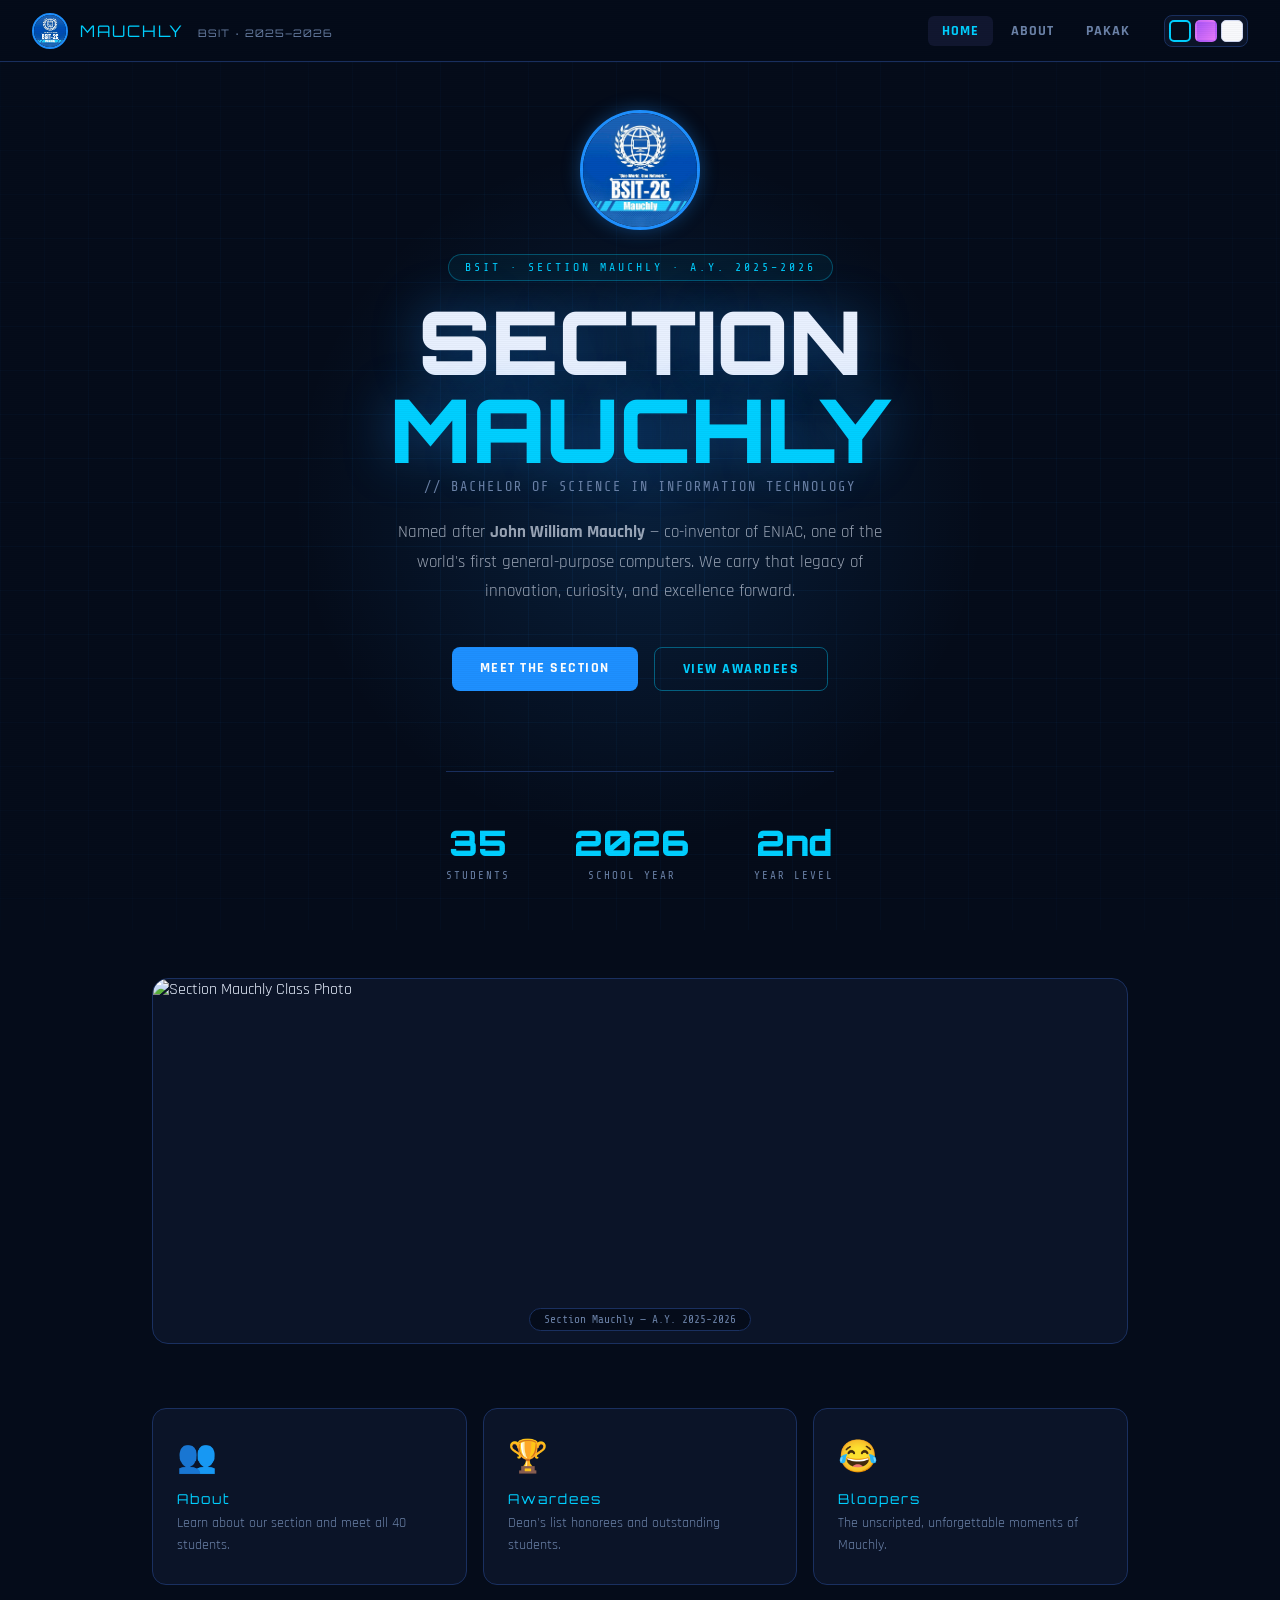
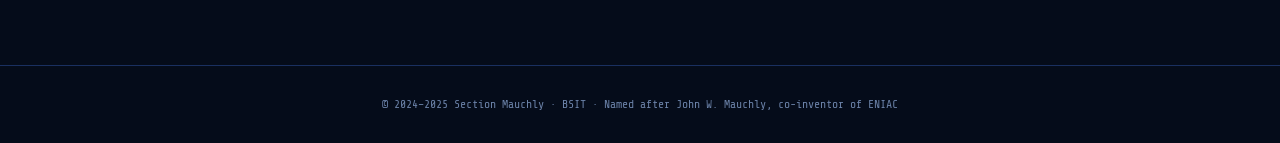
==== index.html @ e481295a "Update index.html" ====
<!DOCTYPE html>
<html lang="en" data-theme="dark">
<head>
<meta charset="UTF-8"/>
<meta name="viewport" content="width=device-width,initial-scale=1.0"/>
<title>Section Mauchly — Home</title>
<link rel="stylesheet" href="style.css"/>
<style>
/* ===== HOME-SPECIFIC STYLES ===== */

.hero {
  min-height: calc(100vh - 62px);
  display: flex; flex-direction:column;
  align-items:center; justify-content:center;
  text-align:center; padding:3rem 2rem;
  position:relative; overflow:hidden;
}

/* Animated grid background */
.hero-grid {
  position:absolute; inset:0;
  background-image:
    linear-gradient(var(--hero-grid) 1px, transparent 1px),
    linear-gradient(90deg, var(--hero-grid) 1px, transparent 1px);
  background-size: 44px 44px;
  mask-image: radial-gradient(ellipse 85% 85% at 50% 50%, black, transparent);
  animation: gridPulse 6s ease-in-out infinite;
}
@keyframes gridPulse {
  0%,100% { opacity:0.7; } 50% { opacity:1; }
}

/* Glow orb */
.hero-glow {
  position:absolute; width:700px; height:700px; border-radius:50%;
  background:radial-gradient(circle,
    color-mix(in srgb,var(--accent) 15%,transparent) 0%,
    transparent 70%);
  top:50%; left:50%; transform:translate(-50%,-50%);
  pointer-events:none; animation:orbPulse 5s ease-in-out infinite;
}
@keyframes orbPulse {
  0%,100% { transform:translate(-50%,-50%) scale(1); }
  50%      { transform:translate(-50%,-50%) scale(1.08); }
}

.hero-content { position:relative; z-index:1; }

/* Section photo / logo area */
.hero-logo {
  width:120px; height:120px; border-radius:50%;
  border:3px solid var(--accent); margin:0 auto 1.5rem;
  display:flex; align-items:center; justify-content:center;
  background:var(--card);
  box-shadow: var(--glow);
  overflow:hidden; position:relative;
}
.hero-logo img { width:100%; height:100%; object-fit:cover; display:block; }
.hero-logo .placeholder-text {
  font-family:'Orbitron',monospace; font-size:0.6rem;
  color:var(--text-muted); text-align:center; padding:8px;
  line-height:1.4;
}

.hero-tag {
  font-family:'Share Tech Mono',monospace;
  font-size:0.72rem; color:var(--accent2);
  letter-spacing:3px; text-transform:uppercase;
  margin-bottom:1rem; padding:6px 16px;
  border:1px solid var(--tag-border);
  border-radius:20px; display:inline-block;
  background:var(--tag-bg);
}

.hero-title {
  font-family:'Orbitron',monospace;
  font-size:clamp(2.8rem,9vw,5.5rem);
  font-weight:900; color:var(--text); line-height:1;
  margin-bottom:0.4rem;
  text-shadow: 0 0 50px color-mix(in srgb,var(--accent) 40%,transparent);
}
.hero-title .accent { color:var(--accent2); }

.hero-subtitle {
  font-family:'Share Tech Mono',monospace;
  font-size:0.85rem; color:var(--text-muted);
  letter-spacing:2px; margin-bottom:1.5rem;
}

.hero-desc {
  max-width:520px; margin:0 auto 2.5rem;
  font-size:1.05rem;
  color:color-mix(in srgb,var(--text) 65%,transparent);
  line-height:1.75;
}

.hero-btns {
  display:flex; gap:1rem; justify-content:center; flex-wrap:wrap;
}

/* Stats bar */
.hero-stats {
  display:flex; gap:4rem; justify-content:center;
  margin-top:5rem; padding-top:3rem;
  border-top:1px solid var(--border);
  position:relative; z-index:1; flex-wrap:wrap;
}
.stat-item { text-align:center; }
.stat-num {
  font-family:'Orbitron',monospace;
  font-size:2.2rem; color:var(--accent2); font-weight:900;
}
.stat-label {
  font-family:'Share Tech Mono',monospace;
  font-size:0.68rem; color:var(--text-muted);
  letter-spacing:2px; text-transform:uppercase; margin-top:4px;
}

/* Section photo strip */
.section-photo {
  width:100%; max-width:1040px; margin:0 auto;
  padding:3rem 2rem;
}
.section-photo-frame {
  width:100%; border-radius:16px; overflow:hidden;
  border:1px solid var(--border);
  background:var(--card);
  aspect-ratio:16/6;
  display:flex; align-items:center; justify-content:center;
  position:relative;
}
.section-photo-frame img {
  width:100%; height:100%; object-fit:cover; display:block;
}
.photo-placeholder {
  display:flex; flex-direction:column; align-items:center;
  gap:0.75rem; color:var(--text-muted);
}
.photo-placeholder .icon {
  font-size:3rem; opacity:0.4;
}
.photo-placeholder p {
  font-family:'Share Tech Mono',monospace;
  font-size:0.8rem; letter-spacing:2px; opacity:0.5;
}
.photo-label {
  position:absolute; bottom:12px; left:50%; transform:translateX(-50%);
  font-family:'Share Tech Mono',monospace; font-size:0.7rem;
  color:var(--text-muted); background:var(--bg);
  padding:4px 14px; border-radius:20px; border:1px solid var(--border);
}

/* Quick nav cards */
.quick-nav {
  max-width:1040px; margin:0 auto;
  padding:1rem 2rem 5rem;
  display:grid; grid-template-columns:repeat(auto-fit,minmax(220px,1fr));
  gap:1rem;
}
.qcard {
  background:var(--card); border:1px solid var(--border);
  border-radius:14px; padding:1.75rem 1.5rem;
  text-decoration:none; color:var(--text);
  transition:all 0.25s; display:block; position:relative; overflow:hidden;
}
.qcard::after {
  content:''; position:absolute; inset:0;
  background:linear-gradient(135deg,
    color-mix(in srgb,var(--accent) 8%,transparent), transparent);
  opacity:0; transition:opacity 0.25s;
}
.qcard:hover { border-color:var(--accent); transform:translateY(-3px); }
.qcard:hover::after { opacity:1; }
.qcard-icon { font-size:2rem; margin-bottom:0.75rem; }
.qcard-title {
  font-family:'Orbitron',monospace; font-size:0.85rem;
  color:var(--accent2); letter-spacing:2px; margin-bottom:0.4rem;
}
.qcard-desc {
  font-size:0.9rem; color:var(--text-muted); line-height:1.5;
}
</style>
</head>
<body>

<!-- NAV -->
<nav>
  <div class="nav-logo">
    <div class="nav-logo-img" id="nav-logo-wrap">
      <img src="logo.jpg" alt="Mauchly Logo"/>
    </div>
    <div class="nav-brand">MAUCHLY <span>BSIT · 2025–2026</span></div>
  </div>
  <div class="nav-right">
    <div class="nav-links">
      <a href="ndex.html" class="active">Home</a>
      <a href="bout.html">About</a>
      
      <a href="loopers.html">pakak</a>
    </div>
    <div class="theme-switcher">
      <button class="theme-btn t-dark"   data-theme="dark"   title="Dark theme"></button>
      <button class="theme-btn t-purple" data-theme="purple" title="Purple theme"></button>
      <button class="theme-btn t-white"  data-theme="white"  title="White theme"></button>
    </div>
  </div>
</nav>

<!-- HERO -->
<section class="hero">
  <div class="hero-grid"></div>
  <div class="hero-glow"></div>
  <div class="hero-content fade-up">

    <div class="hero-logo">
      <img src="logo.jpg" alt="Mauchly Logo"/>
    </div>

    <div class="hero-tag">BSIT · Section Mauchly · A.Y. 2025–2026</div>
    <div class="hero-title">SECTION<br><span class="accent">MAUCHLY</span></div>
    <div class="hero-subtitle">// BACHELOR OF SCIENCE IN INFORMATION TECHNOLOGY</div>
    <p class="hero-desc">
      Named after <strong>John William Mauchly</strong> — co-inventor of ENIAC,
      one of the world's first general-purpose computers. We carry that legacy of
      innovation, curiosity, and excellence forward.
    </p>
    <div class="hero-btns">
      <a href="about.html" class="btn-primary">Meet the Section</a>
      <a href="awardees.html" class="btn-outline">View Awardees</a>
    </div>
  </div>

  <div class="hero-stats fade-up">
    <div class="stat-item">
      <div class="stat-num">35</div>
      <div class="stat-label">Students</div>
    </div>
    <div class="stat-item">
      <div class="stat-num">2026</div>
      <div class="stat-label">School Year</div>
    </div>
    <div class="stat-item">
      <div class="stat-num">2nd</div>
      <div class="stat-label">Year Level</div>
    </div>
  </div>
</section>

<!-- SECTION CLASS PHOTO -->
<div class="section-photo">
  <div class="section-photo-frame">
    <img src="1.jpg" alt="Section Mauchly Class Photo"/>
    <div class="photo-label">Section Mauchly — A.Y. 2025-2026</div>
  </div>
</div>


<!-- QUICK NAV CARDS -->
<div class="quick-nav">
  <a href="about.html" class="qcard">
    <div class="qcard-icon">👥</div>
    <div class="qcard-title">About </div>
    <div class="qcard-desc">Learn about our section and meet all 40 students.</div>
  </a>
  <a href="awardees.html" class="qcard">
    <div class="qcard-icon">🏆</div>
    <div class="qcard-title">Awardees</div>
    <div class="qcard-desc">Dean's list honorees and outstanding students.</div>
  </a>
  <a href="bloopers.html" class="qcard">
    <div class="qcard-icon">😂</div>
    <div class="qcard-title">Bloopers</div>
    <div class="qcard-desc">The unscripted, unforgettable moments of Mauchly.</div>
  </a>
</div>

<footer>
  © 2024–2025 Section Mauchly · BSIT · Named after John W. Mauchly, co-inventor of ENIAC
</footer>

<script src="theme.js"></script>
</body>
</html>
---- style.css ----
/* ===========================
   MAUCHLY SECTION — SHARED CSS
   Themes: dark | purple | white
=========================== */

@import url('https://fonts.googleapis.com/css2?family=Orbitron:wght@700;900&family=Rajdhani:wght@400;500;600;700&family=Share+Tech+Mono&display=swap');

/* ---- THEME VARIABLES ---- */
[data-theme="dark"] {
  --bg:        #050c1a;
  --bg2:       #080f20;
  --bg3:       #0b1530;
  --card:      #0b1428;
  --card2:     #0e1a35;
  --border:    #1a3060;
  --accent:    #1e90ff;
  --accent2:   #00cfff;
  --text:      #e8f0fe;
  --text-muted:#6b82a8;
  --nav-bg:    rgba(5,12,26,0.92);
  --hero-grid: rgba(30,144,255,0.07);
  --glow:      0 0 18px rgba(30,144,255,0.35);
  --tag-bg:    rgba(0,207,255,0.05);
  --tag-border:rgba(0,207,255,0.3);
}

[data-theme="purple"] {
  --bg:        #0d0718;
  --bg2:       #110b20;
  --bg3:       #160e28;
  --card:      #130a22;
  --card2:     #1a1030;
  --border:    #3a1e6a;
  --accent:    #a855f7;
  --accent2:   #e879f9;
  --text:      #f3e8ff;
  --text-muted:#9d7ec4;
  --nav-bg:    rgba(13,7,24,0.92);
  --hero-grid: rgba(168,85,247,0.08);
  --glow:      0 0 18px rgba(168,85,247,0.4);
  --tag-bg:    rgba(232,121,249,0.05);
  --tag-border:rgba(232,121,249,0.3);
}

[data-theme="white"] {
  --bg:        #f8f9fc;
  --bg2:       #ffffff;
  --bg3:       #eef1f8;
  --card:      #ffffff;
  --card2:     #f1f4fb;
  --border:    #d0d8f0;
  --accent:    #2563eb;
  --accent2:   #7c3aed;
  --text:      #111827;
  --text-muted:#6b7280;
  --nav-bg:    rgba(248,249,252,0.95);
  --hero-grid: rgba(37,99,235,0.06);
  --glow:      0 4px 20px rgba(37,99,235,0.15);
  --tag-bg:    rgba(37,99,235,0.06);
  --tag-border:rgba(37,99,235,0.25);
}

/* ---- RESET ---- */
*, *::before, *::after { margin:0; padding:0; box-sizing:border-box; }
html { scroll-behavior:smooth; }
body {
  background: var(--bg);
  color: var(--text);
  font-family: 'Rajdhani', sans-serif;
  min-height: 100vh;
  overflow-x: hidden;
  transition: background 0.4s, color 0.4s;
}

/* ---- SCANLINE (dark/purple only) ---- */
[data-theme="dark"] body::after,
[data-theme="purple"] body::after {
  content:'';
  position:fixed; inset:0;
  pointer-events:none; z-index:9999;
  background: repeating-linear-gradient(
    0deg,
    rgba(0,0,0,0.025) 0px,
    rgba(0,0,0,0.025) 1px,
    transparent 1px,
    transparent 2px
  );
}

/* ---- NAV ---- */
nav {
  position: sticky; top:0; z-index:100;
  background: var(--nav-bg);
  backdrop-filter: blur(14px);
  border-bottom: 1px solid var(--border);
  display: flex; align-items:center; justify-content:space-between;
  padding: 0 2rem; height:62px;
  transition: background 0.4s, border-color 0.4s;
}
.nav-logo {
  display:flex; align-items:center; gap:12px;
}
.nav-logo-img {
  width:36px; height:36px; border-radius:50%;
  object-fit:cover; border:2px solid var(--accent);
  display:flex; align-items:center; justify-content:center;
  background:var(--card); font-family:'Orbitron',monospace;
  font-size:0.65rem; font-weight:900; color:var(--accent);
  overflow:hidden;
}
.nav-logo-img img { width:100%; height:100%; object-fit:cover; display:block; }
.nav-brand {
  font-family:'Orbitron',monospace;
  font-size:1rem; color:var(--accent2);
  letter-spacing:2px;
}
.nav-brand span {
  color:var(--text-muted); font-size:0.65rem;
  margin-left:8px; letter-spacing:1px;
}
.nav-right { display:flex; align-items:center; gap:0.5rem; }
.nav-links { display:flex; gap:0.25rem; }
.nav-links a {
  text-decoration:none;
  font-family:'Rajdhani',sans-serif;
  font-size:0.85rem; font-weight:700;
  color:var(--text-muted); padding:6px 14px;
  border-radius:6px; letter-spacing:1px;
  text-transform:uppercase; transition:all 0.2s;
}
.nav-links a:hover,
.nav-links a.active {
  color:var(--accent2);
  background:rgba(128,128,255,0.1);
}

/* Theme switcher */
.theme-switcher {
  display:flex; gap:4px; margin-left:12px;
  background:var(--card); border:1px solid var(--border);
  border-radius:8px; padding:4px;
}
.theme-btn {
  width:22px; height:22px; border-radius:5px;
  border:2px solid transparent; cursor:pointer;
  transition:border-color 0.2s; padding:0;
}
.theme-btn.t-dark  { background:#050c1a; }
.theme-btn.t-purple{ background:linear-gradient(135deg,#a855f7,#e879f9); }
.theme-btn.t-white { background:#f8f9fc; border:1px solid #d0d8f0; }
.theme-btn.active  { border-color:var(--accent2); }

/* ---- FOOTER ---- */
footer {
  text-align:center; padding:2rem;
  border-top:1px solid var(--border);
  font-family:'Share Tech Mono',monospace;
  font-size:0.72rem; color:var(--text-muted);
}

/* ---- PAGE HEADER ---- */
.page-header {
  padding:4rem 2rem 2rem; text-align:center;
  border-bottom:1px solid var(--border);
  margin-bottom:3rem;
  background:linear-gradient(180deg, color-mix(in srgb,var(--accent) 6%,transparent), transparent);
}
.page-header h1 {
  font-family:'Orbitron',monospace;
  font-size:clamp(1.5rem,4vw,2.5rem);
  color:var(--text); letter-spacing:3px; margin-bottom:0.5rem;
}
.page-header p {
  font-family:'Share Tech Mono',monospace;
  font-size:0.8rem; color:var(--text-muted); letter-spacing:2px;
}

/* ---- SECTION CONTAINER ---- */
.section-container {
  max-width:1040px; margin:0 auto;
  padding:0 2rem 5rem;
}

/* ---- CARDS ---- */
.info-card {
  background:var(--card);
  border:1px solid var(--border);
  border-radius:14px; padding:2rem;
  margin-bottom:1.5rem; position:relative; overflow:hidden;
  transition:background 0.4s, border-color 0.4s;
}
.info-card::before {
  content:''; position:absolute; top:0; left:0; right:0; height:2px;
  background:linear-gradient(90deg,transparent,var(--accent),var(--accent2),transparent);
}
.info-card h2 {
  font-family:'Orbitron',monospace;
  font-size:0.85rem; color:var(--accent2);
  letter-spacing:2px; margin-bottom:1rem; text-transform:uppercase;
}
.info-card p {
  font-size:1rem; color:color-mix(in srgb,var(--text) 75%,transparent);
  line-height:1.8;
}

/* ---- BUTTONS ---- */
.btn-primary {
  background:var(--accent); color:#fff; border:none; cursor:pointer;
  font-family:'Rajdhani',sans-serif; font-weight:700;
  font-size:0.9rem; letter-spacing:1.5px; text-transform:uppercase;
  padding:12px 28px; border-radius:8px; transition:all 0.2s;
  text-decoration:none; display:inline-block;
}
.btn-primary:hover { opacity:0.85; box-shadow:var(--glow); }

.btn-outline {
  background:transparent; color:var(--accent2);
  border:1px solid color-mix(in srgb,var(--accent2) 40%,transparent);
  cursor:pointer; font-family:'Rajdhani',sans-serif; font-weight:700;
  font-size:0.9rem; letter-spacing:1.5px; text-transform:uppercase;
  padding:12px 28px; border-radius:8px; transition:all 0.2s;
  text-decoration:none; display:inline-block;
}
.btn-outline:hover {
  background:color-mix(in srgb,var(--accent2) 10%,transparent);
  border-color:var(--accent2);
}

/* ---- SECTION LABEL ---- */
.section-label {
  font-family:'Orbitron',monospace;
  font-size:0.8rem; color:var(--accent2);
  letter-spacing:3px; text-transform:uppercase;
  margin:2.5rem 0 1rem;
}

/* ---- SHARED ANIMATIONS ---- */
@keyframes fadeUp {
  from { opacity:0; transform:translateY(16px); }
  to   { opacity:1; transform:translateY(0); }
}
.fade-up { animation:fadeUp 0.5s ease both; }
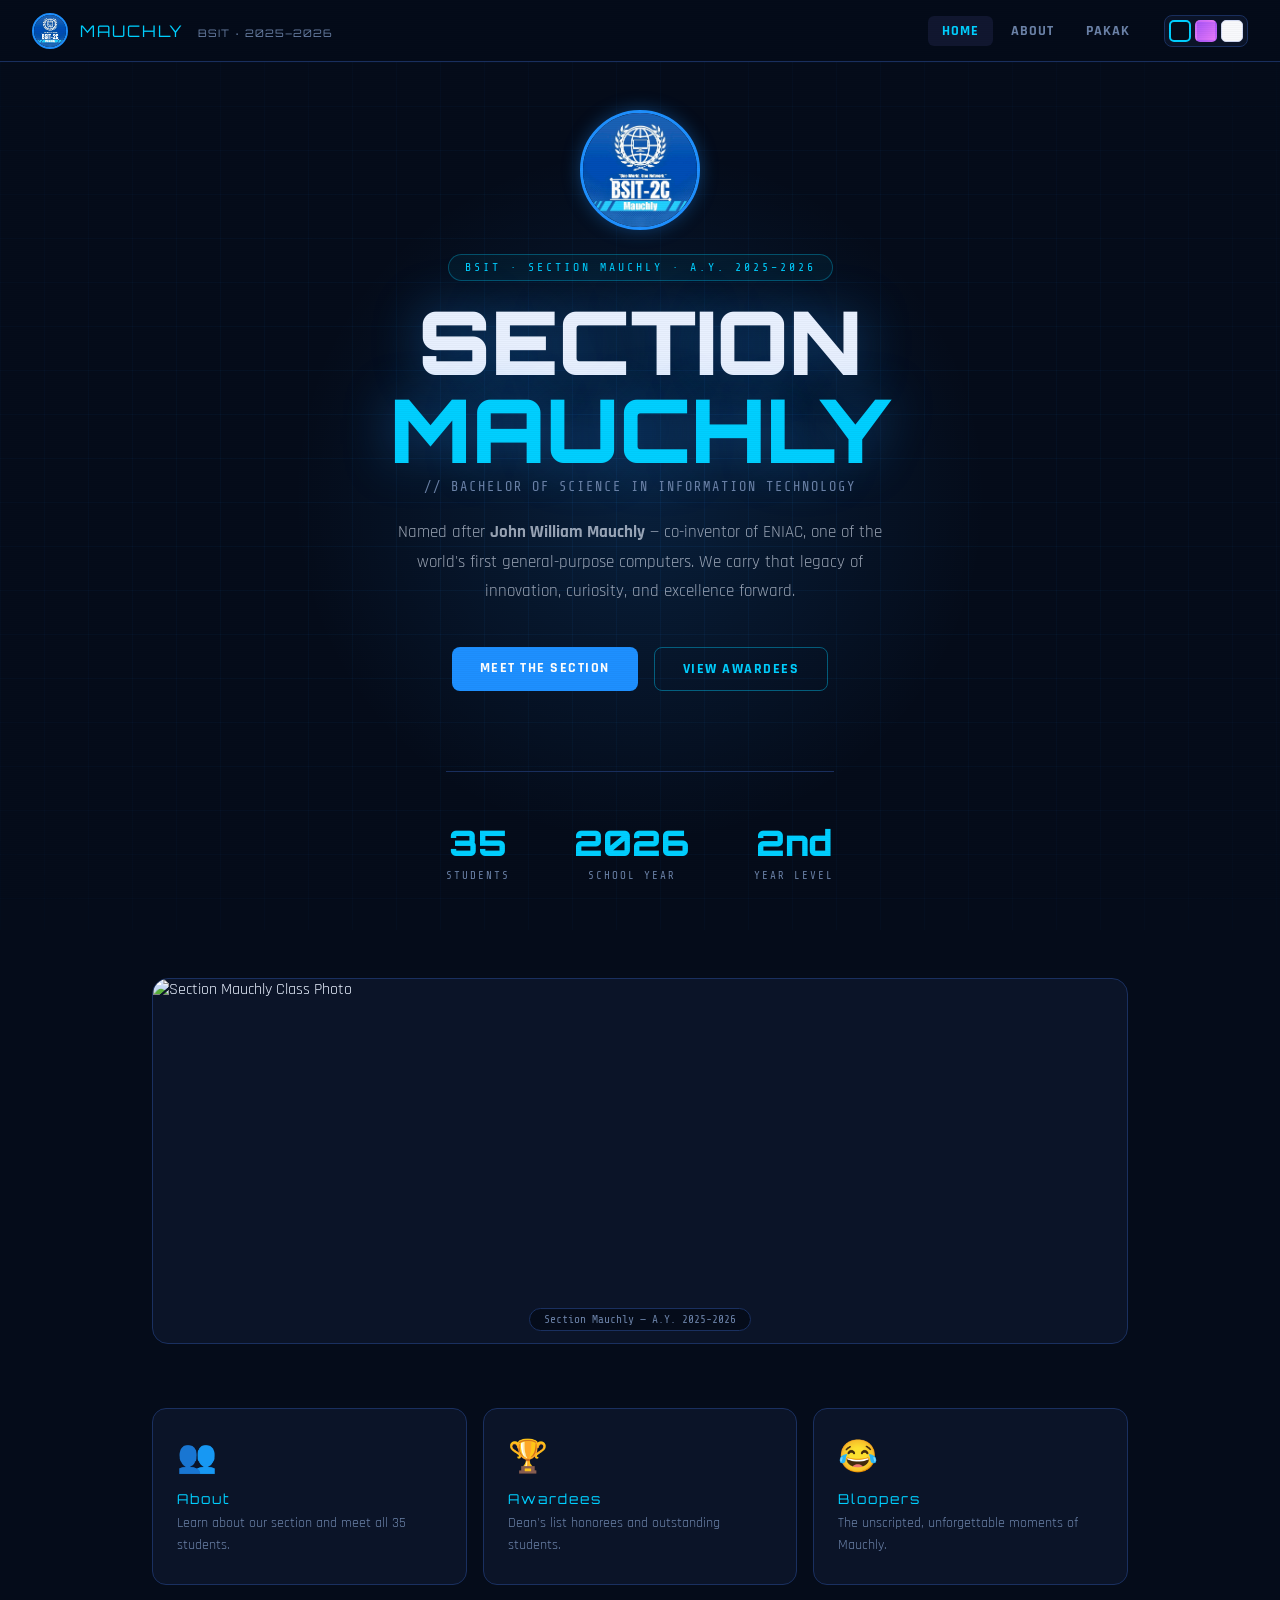
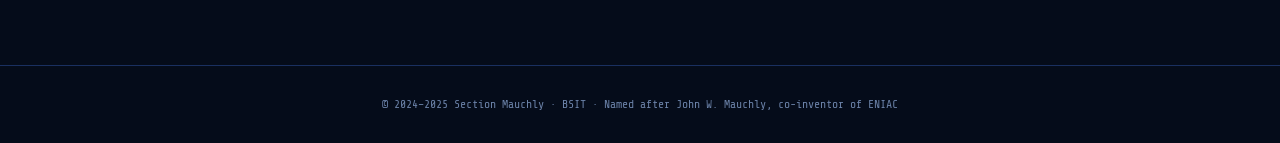
==== commit e122102d: "Update index.html" ====
--- a/index.html
+++ b/index.html
@@ -193,8 +193,8 @@
   </div>
   <div class="nav-right">
     <div class="nav-links">
-      <a href="ndex.html" class="active">Home</a>
-      <a href="bout.html">About</a>
+      <a href="index.html" class="active">Home</a>
+      <a href="about.html">About</a>
       
       <a href="loopers.html">pakak</a>
     </div>
@@ -257,17 +257,17 @@
 
 <!-- QUICK NAV CARDS -->
 <div class="quick-nav">
-  <a href="about.html" class="qcard">
+  <a href="bout.html" class="qcard">
     <div class="qcard-icon">👥</div>
     <div class="qcard-title">About </div>
-    <div class="qcard-desc">Learn about our section and meet all 40 students.</div>
+    <div class="qcard-desc">Learn about our section and meet all 35 students.</div>
   </a>
   <a href="awardees.html" class="qcard">
     <div class="qcard-icon">🏆</div>
     <div class="qcard-title">Awardees</div>
     <div class="qcard-desc">Dean's list honorees and outstanding students.</div>
   </a>
-  <a href="bloopers.html" class="qcard">
+  <a href="loopers.html" class="qcard">
     <div class="qcard-icon">😂</div>
     <div class="qcard-title">Bloopers</div>
     <div class="qcard-desc">The unscripted, unforgettable moments of Mauchly.</div>
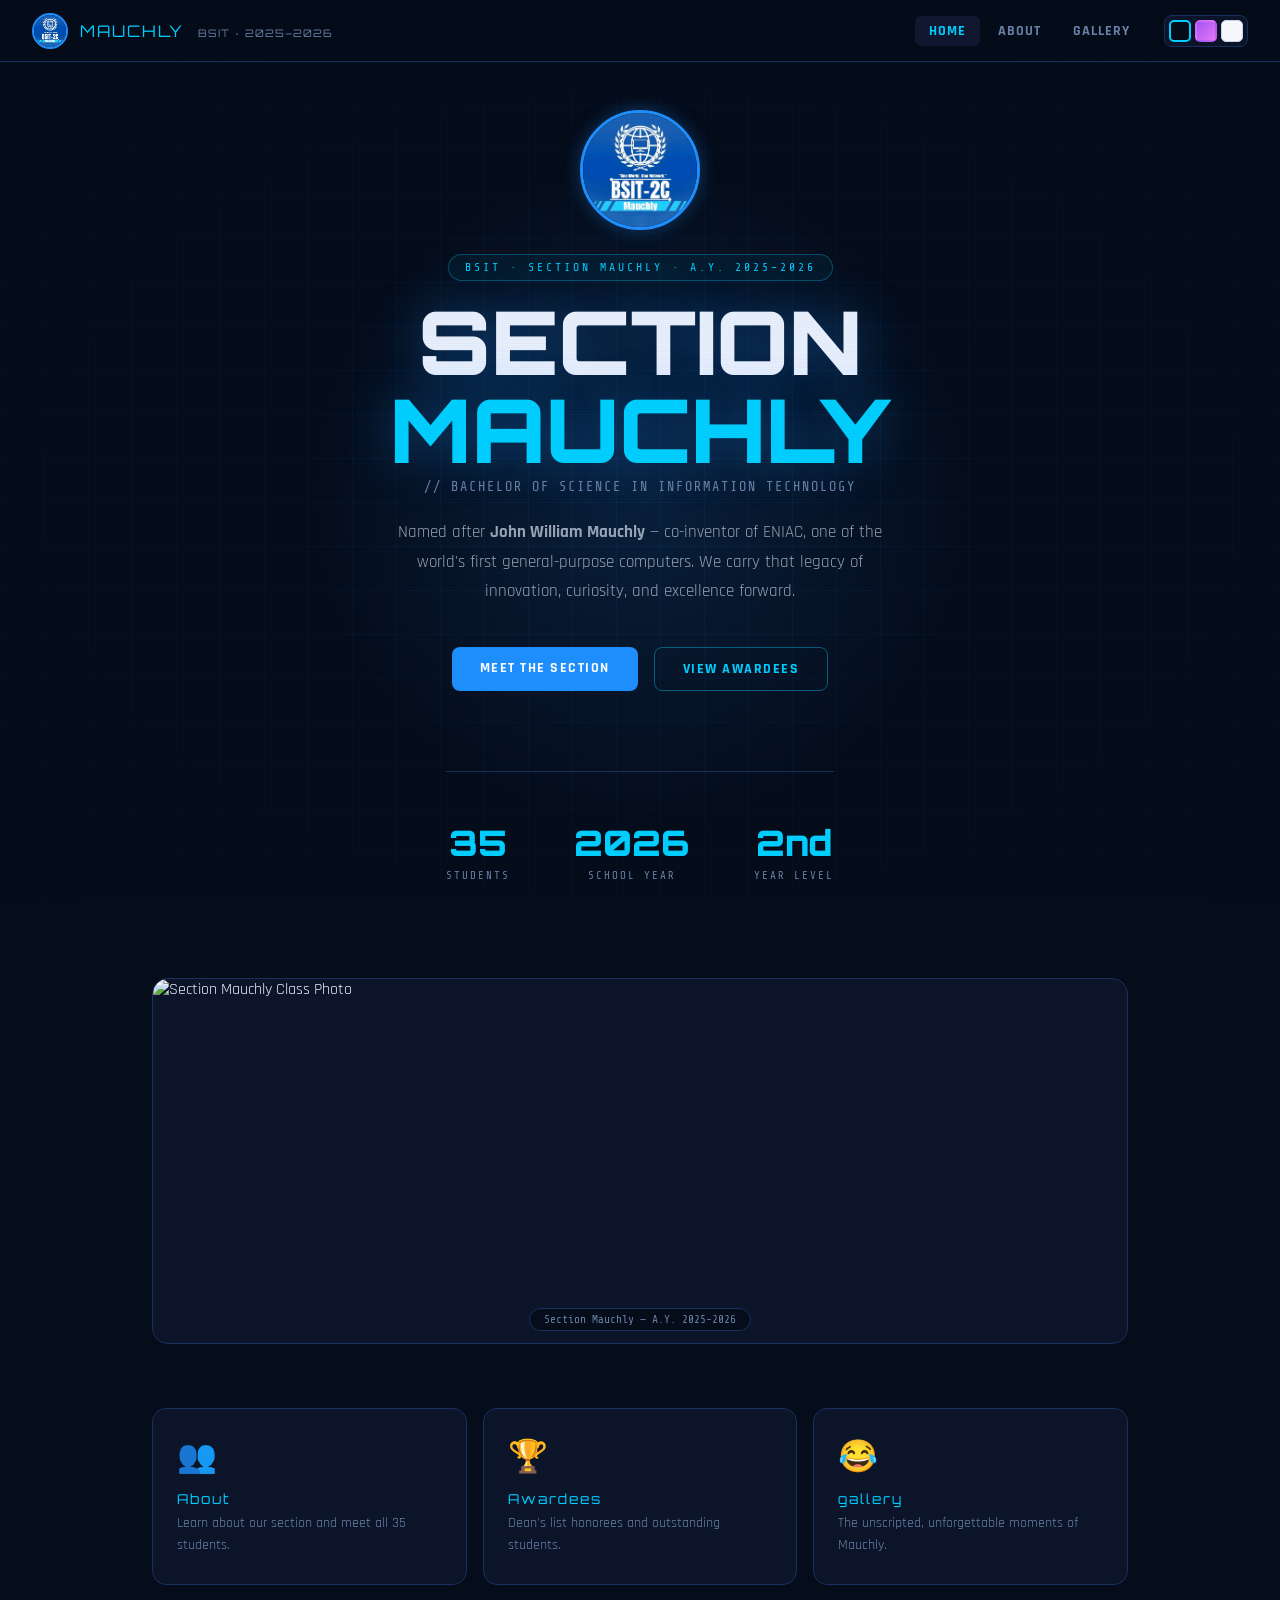
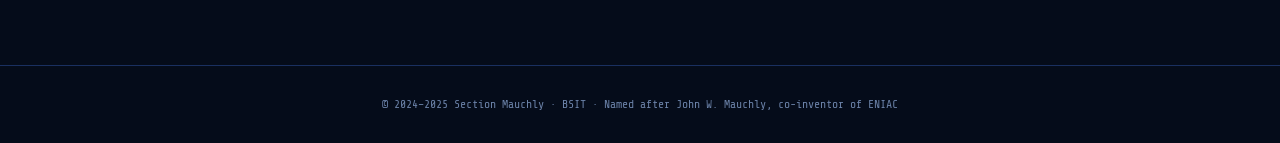
==== commit af6d7100: "Update index.html" ====
--- a/index.html
+++ b/index.html
@@ -195,8 +195,7 @@
     <div class="nav-links">
       <a href="index.html" class="active">Home</a>
       <a href="about.html">About</a>
-      
-      <a href="loopers.html">pakak</a>
+      <a href="bloopers.html">Gallery</a>
     </div>
     <div class="theme-switcher">
       <button class="theme-btn t-dark"   data-theme="dark"   title="Dark theme"></button>
@@ -269,7 +268,7 @@
   </a>
   <a href="loopers.html" class="qcard">
     <div class="qcard-icon">😂</div>
-    <div class="qcard-title">Bloopers</div>
+    <div class="qcard-title">gallery</div>
     <div class="qcard-desc">The unscripted, unforgettable moments of Mauchly.</div>
   </a>
 </div>
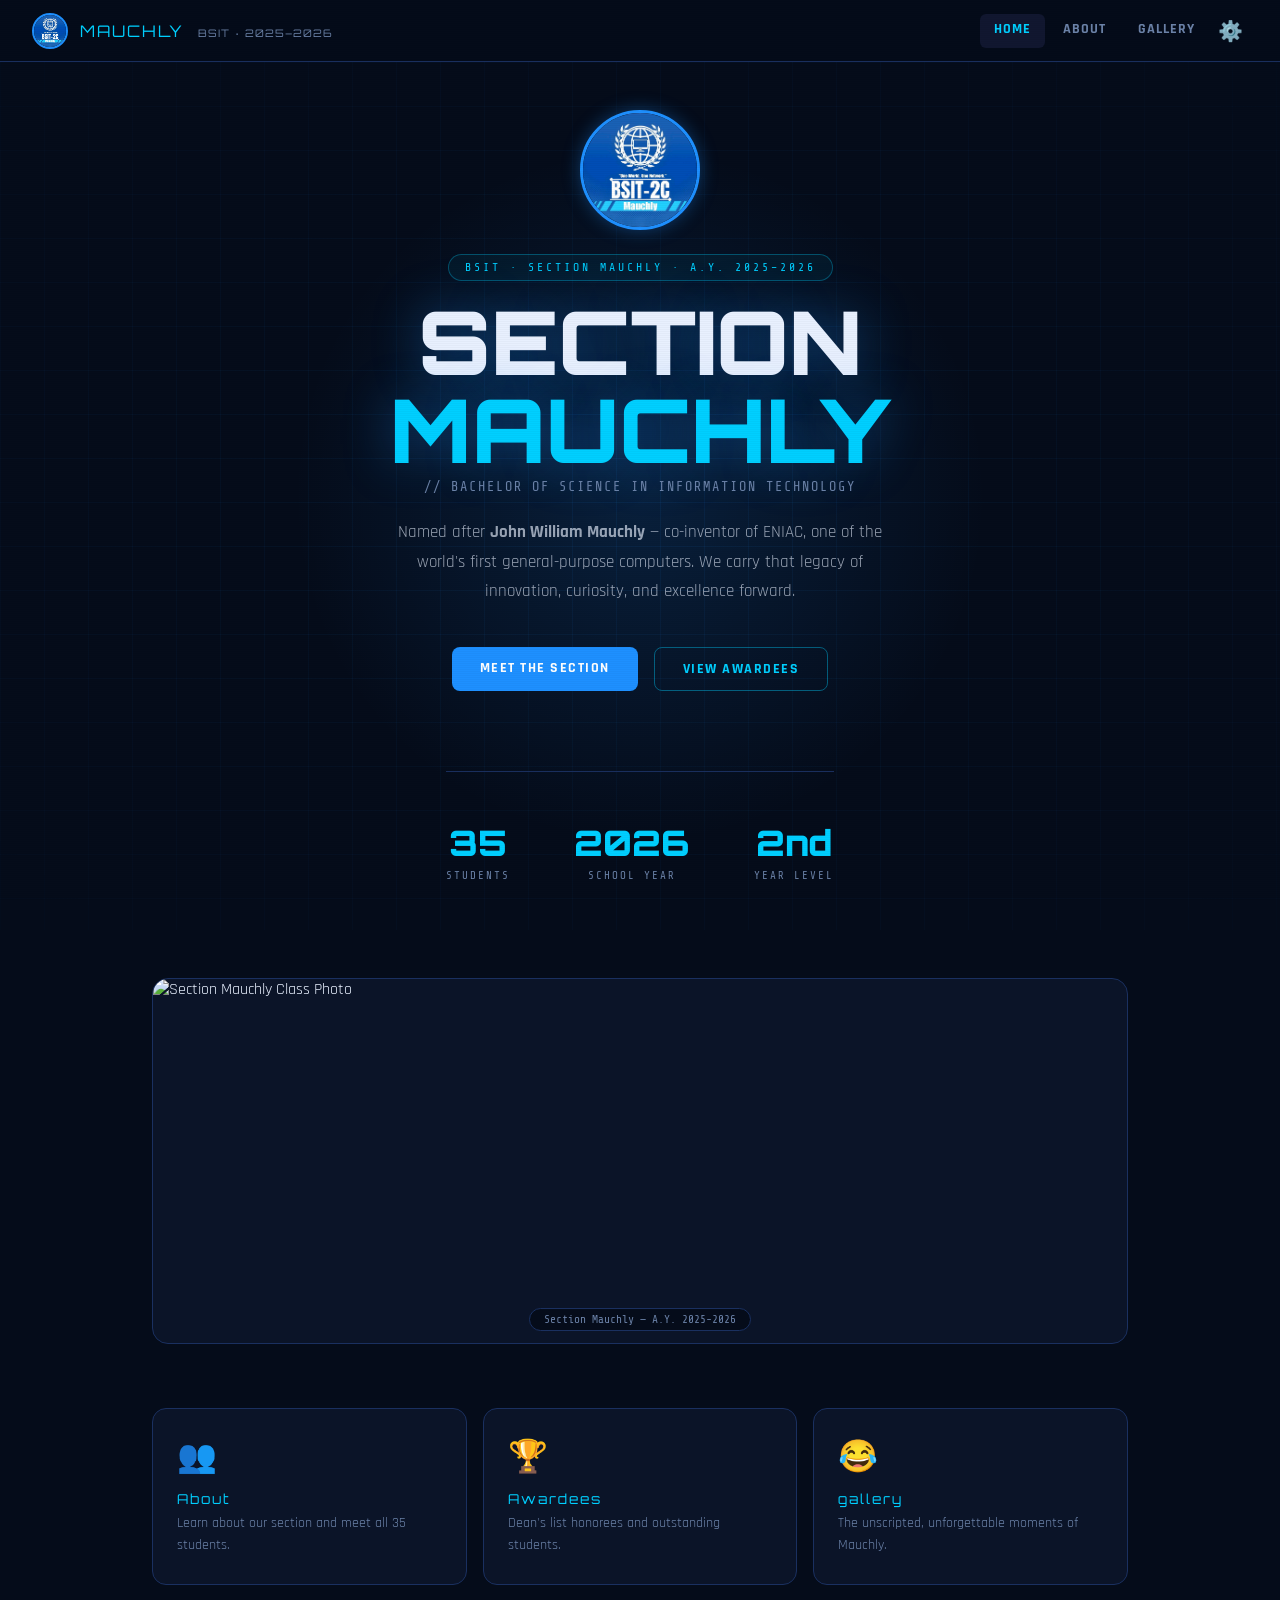
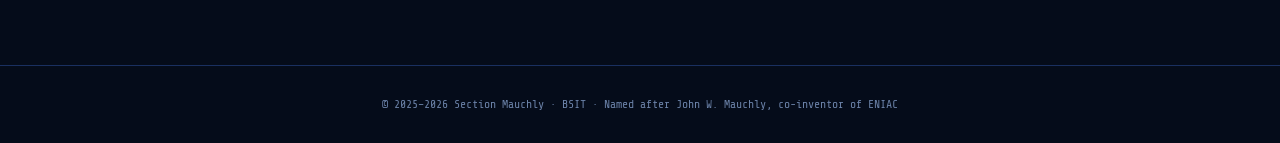
==== commit 5f784fec: "Update index.html" ====
--- a/index.html
+++ b/index.html
@@ -179,11 +179,62 @@
 .qcard-desc {
   font-size:0.9rem; color:var(--text-muted); line-height:1.5;
 }
+
+/* ===== SETTINGS MENU & THEME DROP-DOWN STYLE ===== */
+.settings-container {
+  position: relative;
+  display: inline-block;
+}
+.settings-toggle-btn {
+  background: transparent;
+  border: none;
+  color: var(--text-muted);
+  cursor: pointer;
+  font-size: 1.25rem;
+  display: flex;
+  align-items: center;
+  justify-content: center;
+  padding: 5px;
+  transition: color 0.2s, transform 0.3s ease;
+}
+.settings-toggle-btn:hover {
+  color: var(--accent);
+  transform: rotate(45deg);
+}
+.settings-dropdown {
+  display: none;
+  position: absolute;
+  top: 100%;
+  right: 0;
+  background: var(--card);
+  border: 1px solid var(--border);
+  border-radius: 10px;
+  padding: 0.75rem;
+  box-shadow: var(--glow);
+  z-index: 100;
+  margin-top: 0.5rem;
+  min-width: 140px;
+}
+.settings-dropdown.open {
+  display: block;
+}
+.dropdown-title {
+  font-family: 'Share Tech Mono', monospace;
+  font-size: 0.7rem;
+  color: var(--text-muted);
+  margin-bottom: 0.5rem;
+  text-transform: uppercase;
+  letter-spacing: 1px;
+}
+.settings-dropdown .theme-switcher {
+  display: flex;
+  gap: 8px;
+  justify-content: flex-start;
+}
 </style>
 </head>
 <body>
 
-<!-- NAV -->
 <nav>
   <div class="nav-logo">
     <div class="nav-logo-img" id="nav-logo-wrap">
@@ -196,16 +247,25 @@
       <a href="index.html" class="active">Home</a>
       <a href="about.html">About</a>
       <a href="bloopers.html">Gallery</a>
-    </div>
-    <div class="theme-switcher">
-      <button class="theme-btn t-dark"   data-theme="dark"   title="Dark theme"></button>
-      <button class="theme-btn t-purple" data-theme="purple" title="Purple theme"></button>
-      <button class="theme-btn t-white"  data-theme="white"  title="White theme"></button>
+      
+      <div class="settings-container">
+        <button class="settings-toggle-btn" id="settingsBtn" title="Theme Settings">
+          ⚙️
+        </button>
+        <div class="settings-dropdown" id="settingsDropdown">
+          <div class="dropdown-title">Color Mode</div>
+          <div class="theme-switcher">
+            <button class="theme-btn t-dark"   data-theme="dark"   title="Dark theme"></button>
+            <button class="theme-btn t-purple" data-theme="purple" title="Purple theme"></button>
+            <button class="theme-btn t-white"  data-theme="white"  title="White theme"></button>
+          </div>
+        </div>
+      </div>
+
     </div>
   </div>
 </nav>
 
-<!-- HERO -->
 <section class="hero">
   <div class="hero-grid"></div>
   <div class="hero-glow"></div>
@@ -245,7 +305,6 @@
   </div>
 </section>
 
-<!-- SECTION CLASS PHOTO -->
 <div class="section-photo">
   <div class="section-photo-frame">
     <img src="1.jpg" alt="Section Mauchly Class Photo"/>
@@ -254,9 +313,8 @@
 </div>
 
 
-<!-- QUICK NAV CARDS -->
 <div class="quick-nav">
-  <a href="bout.html" class="qcard">
+  <a href="about.html" class="qcard">
     <div class="qcard-icon">👥</div>
     <div class="qcard-title">About </div>
     <div class="qcard-desc">Learn about our section and meet all 35 students.</div>
@@ -266,7 +324,7 @@
     <div class="qcard-title">Awardees</div>
     <div class="qcard-desc">Dean's list honorees and outstanding students.</div>
   </a>
-  <a href="loopers.html" class="qcard">
+  <a href="bloopers.html" class="qcard">
     <div class="qcard-icon">😂</div>
     <div class="qcard-title">gallery</div>
     <div class="qcard-desc">The unscripted, unforgettable moments of Mauchly.</div>
@@ -274,9 +332,27 @@
 </div>
 
 <footer>
-  © 2024–2025 Section Mauchly · BSIT · Named after John W. Mauchly, co-inventor of ENIAC
+  © 2025–2026 Section Mauchly · BSIT · Named after John W. Mauchly, co-inventor of ENIAC
 </footer>
 
 <script src="theme.js"></script>
+<script>
+// Toggle Settings Dropdown Window
+const settingsBtn = document.getElementById('settingsBtn');
+const settingsDropdown = document.getElementById('settingsDropdown');
+const settingsContainer = document.querySelector('.settings-container');
+
+settingsBtn.addEventListener('click', function(e) {
+  e.stopPropagation();
+  settingsDropdown.classList.toggle('open');
+});
+
+// Close options list if user clicks outside of it
+document.addEventListener('click', function(e) {
+  if (settingsContainer && !settingsContainer.contains(e.target)) {
+    settingsDropdown.classList.remove('open');
+  }
+});
+</script>
 </body>
 </html>
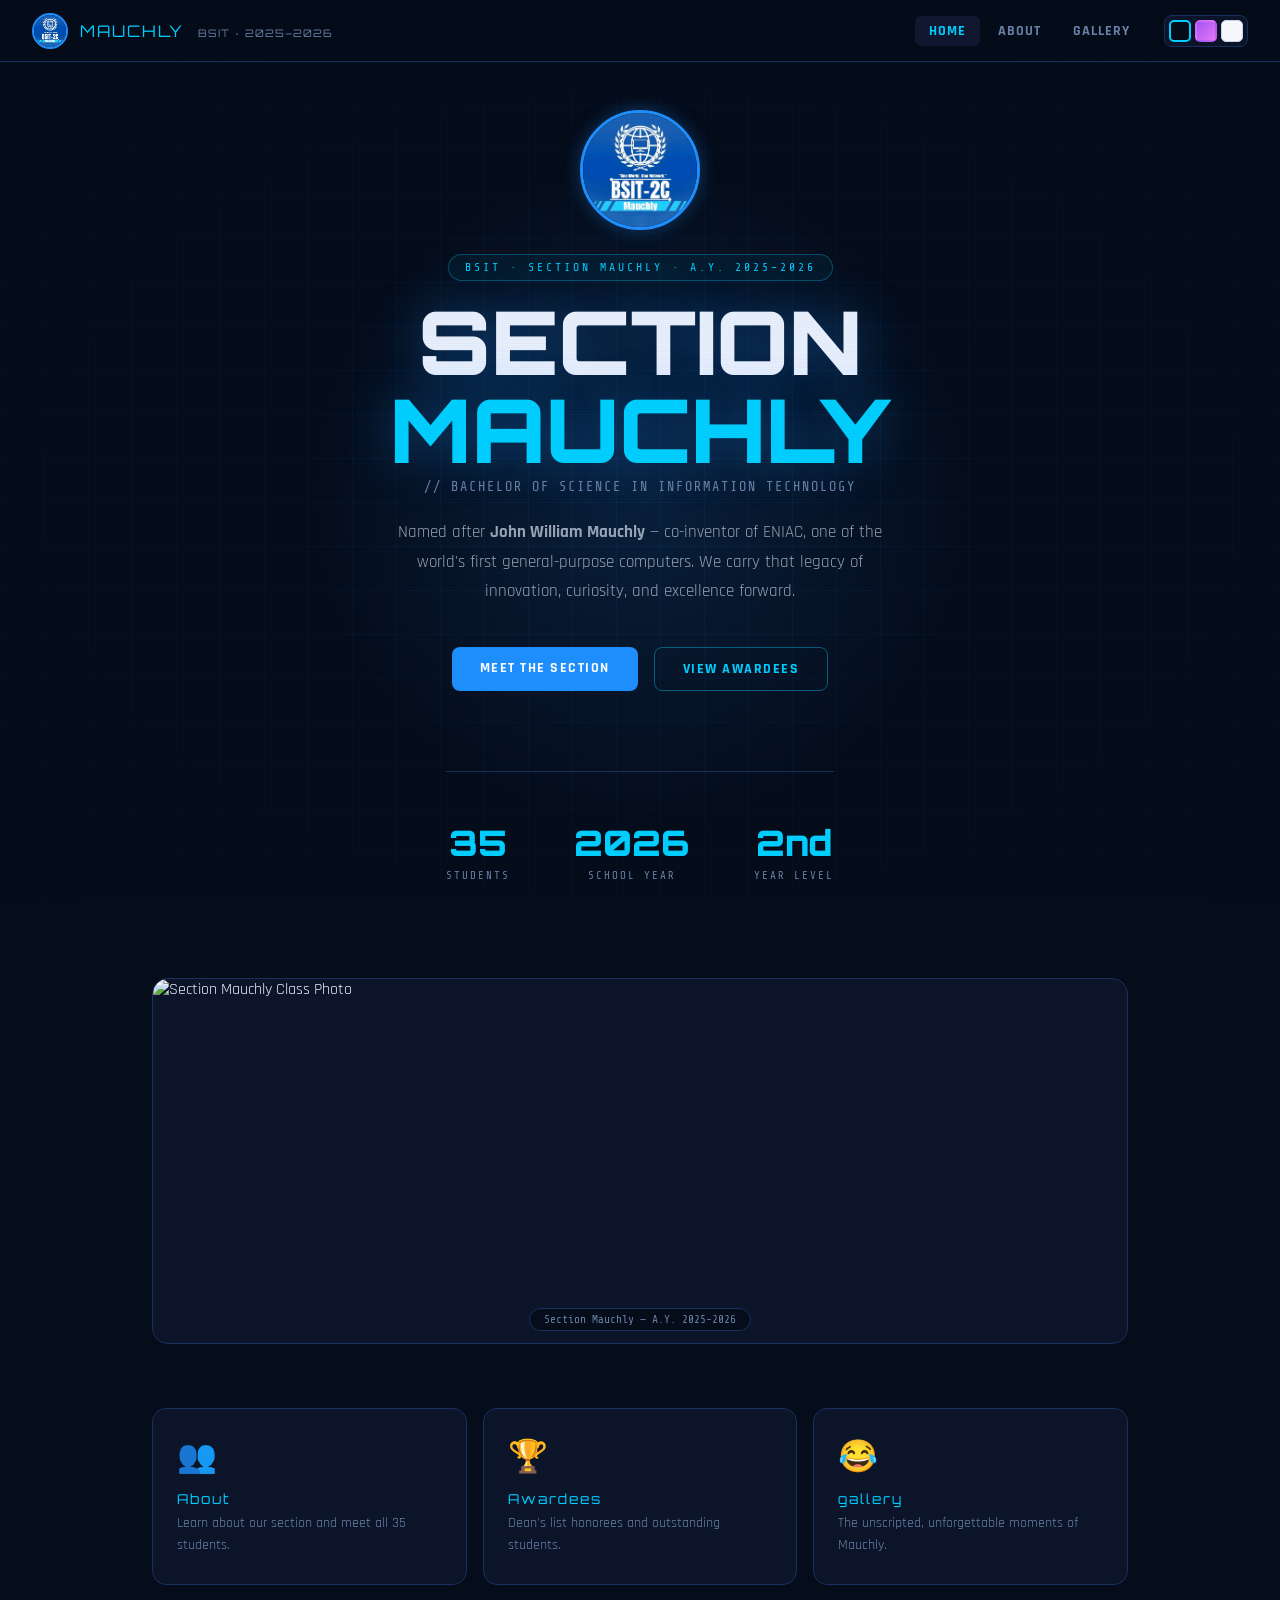
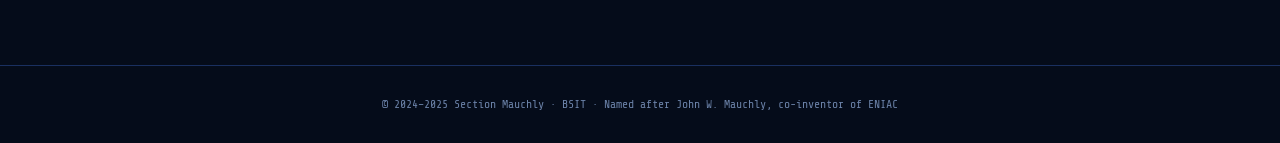
==== commit 64d3e44a: "Update index.html" ====
--- a/index.html
+++ b/index.html
@@ -179,62 +179,11 @@
 .qcard-desc {
   font-size:0.9rem; color:var(--text-muted); line-height:1.5;
 }
-
-/* ===== SETTINGS MENU & THEME DROP-DOWN STYLE ===== */
-.settings-container {
-  position: relative;
-  display: inline-block;
-}
-.settings-toggle-btn {
-  background: transparent;
-  border: none;
-  color: var(--text-muted);
-  cursor: pointer;
-  font-size: 1.25rem;
-  display: flex;
-  align-items: center;
-  justify-content: center;
-  padding: 5px;
-  transition: color 0.2s, transform 0.3s ease;
-}
-.settings-toggle-btn:hover {
-  color: var(--accent);
-  transform: rotate(45deg);
-}
-.settings-dropdown {
-  display: none;
-  position: absolute;
-  top: 100%;
-  right: 0;
-  background: var(--card);
-  border: 1px solid var(--border);
-  border-radius: 10px;
-  padding: 0.75rem;
-  box-shadow: var(--glow);
-  z-index: 100;
-  margin-top: 0.5rem;
-  min-width: 140px;
-}
-.settings-dropdown.open {
-  display: block;
-}
-.dropdown-title {
-  font-family: 'Share Tech Mono', monospace;
-  font-size: 0.7rem;
-  color: var(--text-muted);
-  margin-bottom: 0.5rem;
-  text-transform: uppercase;
-  letter-spacing: 1px;
-}
-.settings-dropdown .theme-switcher {
-  display: flex;
-  gap: 8px;
-  justify-content: flex-start;
-}
 </style>
 </head>
 <body>
 
+<!-- NAV -->
 <nav>
   <div class="nav-logo">
     <div class="nav-logo-img" id="nav-logo-wrap">
@@ -247,25 +196,16 @@
       <a href="index.html" class="active">Home</a>
       <a href="about.html">About</a>
       <a href="bloopers.html">Gallery</a>
-      
-      <div class="settings-container">
-        <button class="settings-toggle-btn" id="settingsBtn" title="Theme Settings">
-          ⚙️
-        </button>
-        <div class="settings-dropdown" id="settingsDropdown">
-          <div class="dropdown-title">Color Mode</div>
-          <div class="theme-switcher">
-            <button class="theme-btn t-dark"   data-theme="dark"   title="Dark theme"></button>
-            <button class="theme-btn t-purple" data-theme="purple" title="Purple theme"></button>
-            <button class="theme-btn t-white"  data-theme="white"  title="White theme"></button>
-          </div>
-        </div>
-      </div>
-
+    </div>
+    <div class="theme-switcher">
+      <button class="theme-btn t-dark"   data-theme="dark"   title="Dark theme"></button>
+      <button class="theme-btn t-purple" data-theme="purple" title="Purple theme"></button>
+      <button class="theme-btn t-white"  data-theme="white"  title="White theme"></button>
     </div>
   </div>
 </nav>
 
+<!-- HERO -->
 <section class="hero">
   <div class="hero-grid"></div>
   <div class="hero-glow"></div>
@@ -305,6 +245,7 @@
   </div>
 </section>
 
+<!-- SECTION CLASS PHOTO -->
 <div class="section-photo">
   <div class="section-photo-frame">
     <img src="1.jpg" alt="Section Mauchly Class Photo"/>
@@ -313,8 +254,9 @@
 </div>
 
 
+<!-- QUICK NAV CARDS -->
 <div class="quick-nav">
-  <a href="about.html" class="qcard">
+  <a href="bout.html" class="qcard">
     <div class="qcard-icon">👥</div>
     <div class="qcard-title">About </div>
     <div class="qcard-desc">Learn about our section and meet all 35 students.</div>
@@ -324,7 +266,7 @@
     <div class="qcard-title">Awardees</div>
     <div class="qcard-desc">Dean's list honorees and outstanding students.</div>
   </a>
-  <a href="bloopers.html" class="qcard">
+  <a href="loopers.html" class="qcard">
     <div class="qcard-icon">😂</div>
     <div class="qcard-title">gallery</div>
     <div class="qcard-desc">The unscripted, unforgettable moments of Mauchly.</div>
@@ -332,27 +274,9 @@
 </div>
 
 <footer>
-  © 2025–2026 Section Mauchly · BSIT · Named after John W. Mauchly, co-inventor of ENIAC
+  © 2024–2025 Section Mauchly · BSIT · Named after John W. Mauchly, co-inventor of ENIAC
 </footer>
 
 <script src="theme.js"></script>
-<script>
-// Toggle Settings Dropdown Window
-const settingsBtn = document.getElementById('settingsBtn');
-const settingsDropdown = document.getElementById('settingsDropdown');
-const settingsContainer = document.querySelector('.settings-container');
-
-settingsBtn.addEventListener('click', function(e) {
-  e.stopPropagation();
-  settingsDropdown.classList.toggle('open');
-});
-
-// Close options list if user clicks outside of it
-document.addEventListener('click', function(e) {
-  if (settingsContainer && !settingsContainer.contains(e.target)) {
-    settingsDropdown.classList.remove('open');
-  }
-});
-</script>
 </body>
 </html>
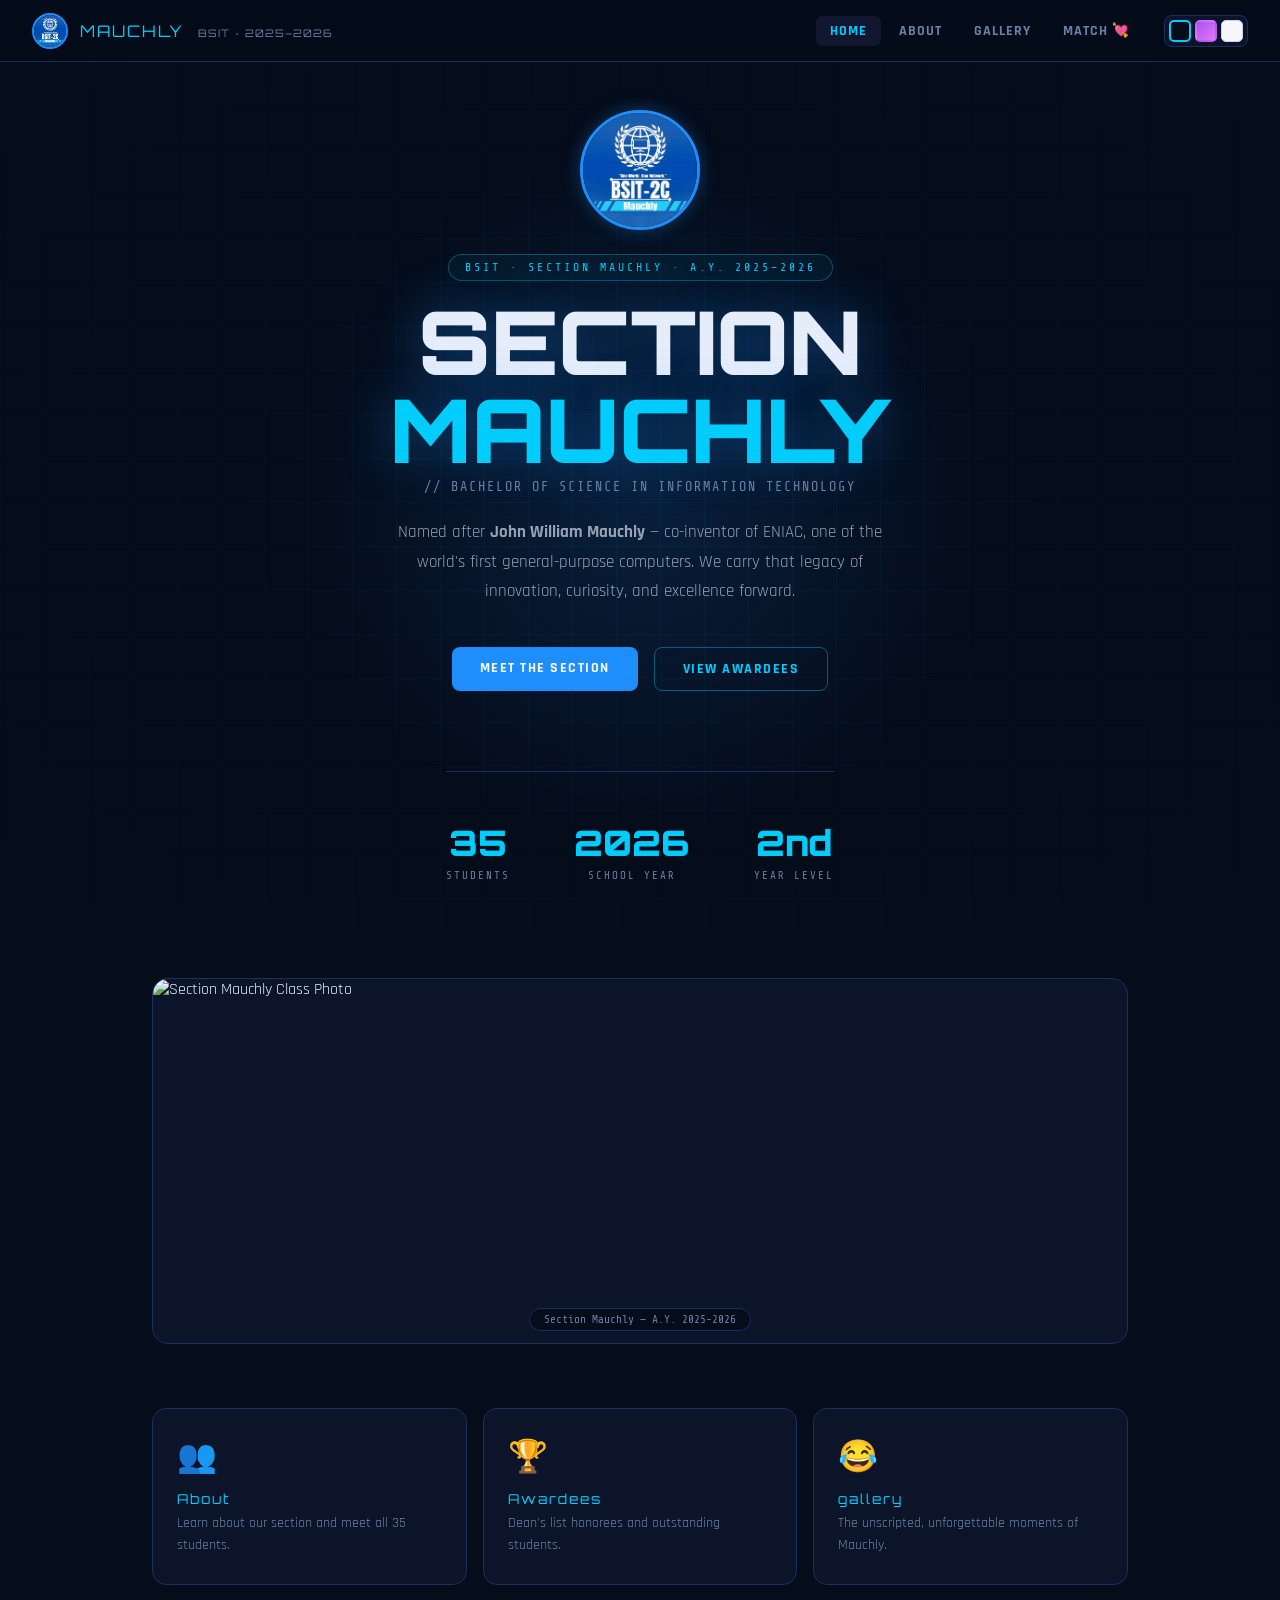
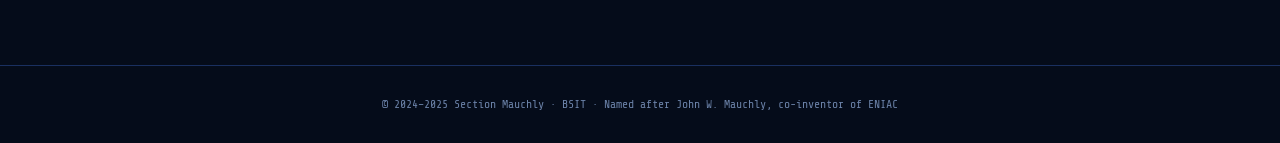
==== commit 8a77b77f: "Update index.html" ====
--- a/index.html
+++ b/index.html
@@ -196,6 +196,7 @@
       <a href="index.html" class="active">Home</a>
       <a href="about.html">About</a>
       <a href="bloopers.html">Gallery</a>
+      <a href="match.html">Match 💘</a>
     </div>
     <div class="theme-switcher">
       <button class="theme-btn t-dark"   data-theme="dark"   title="Dark theme"></button>
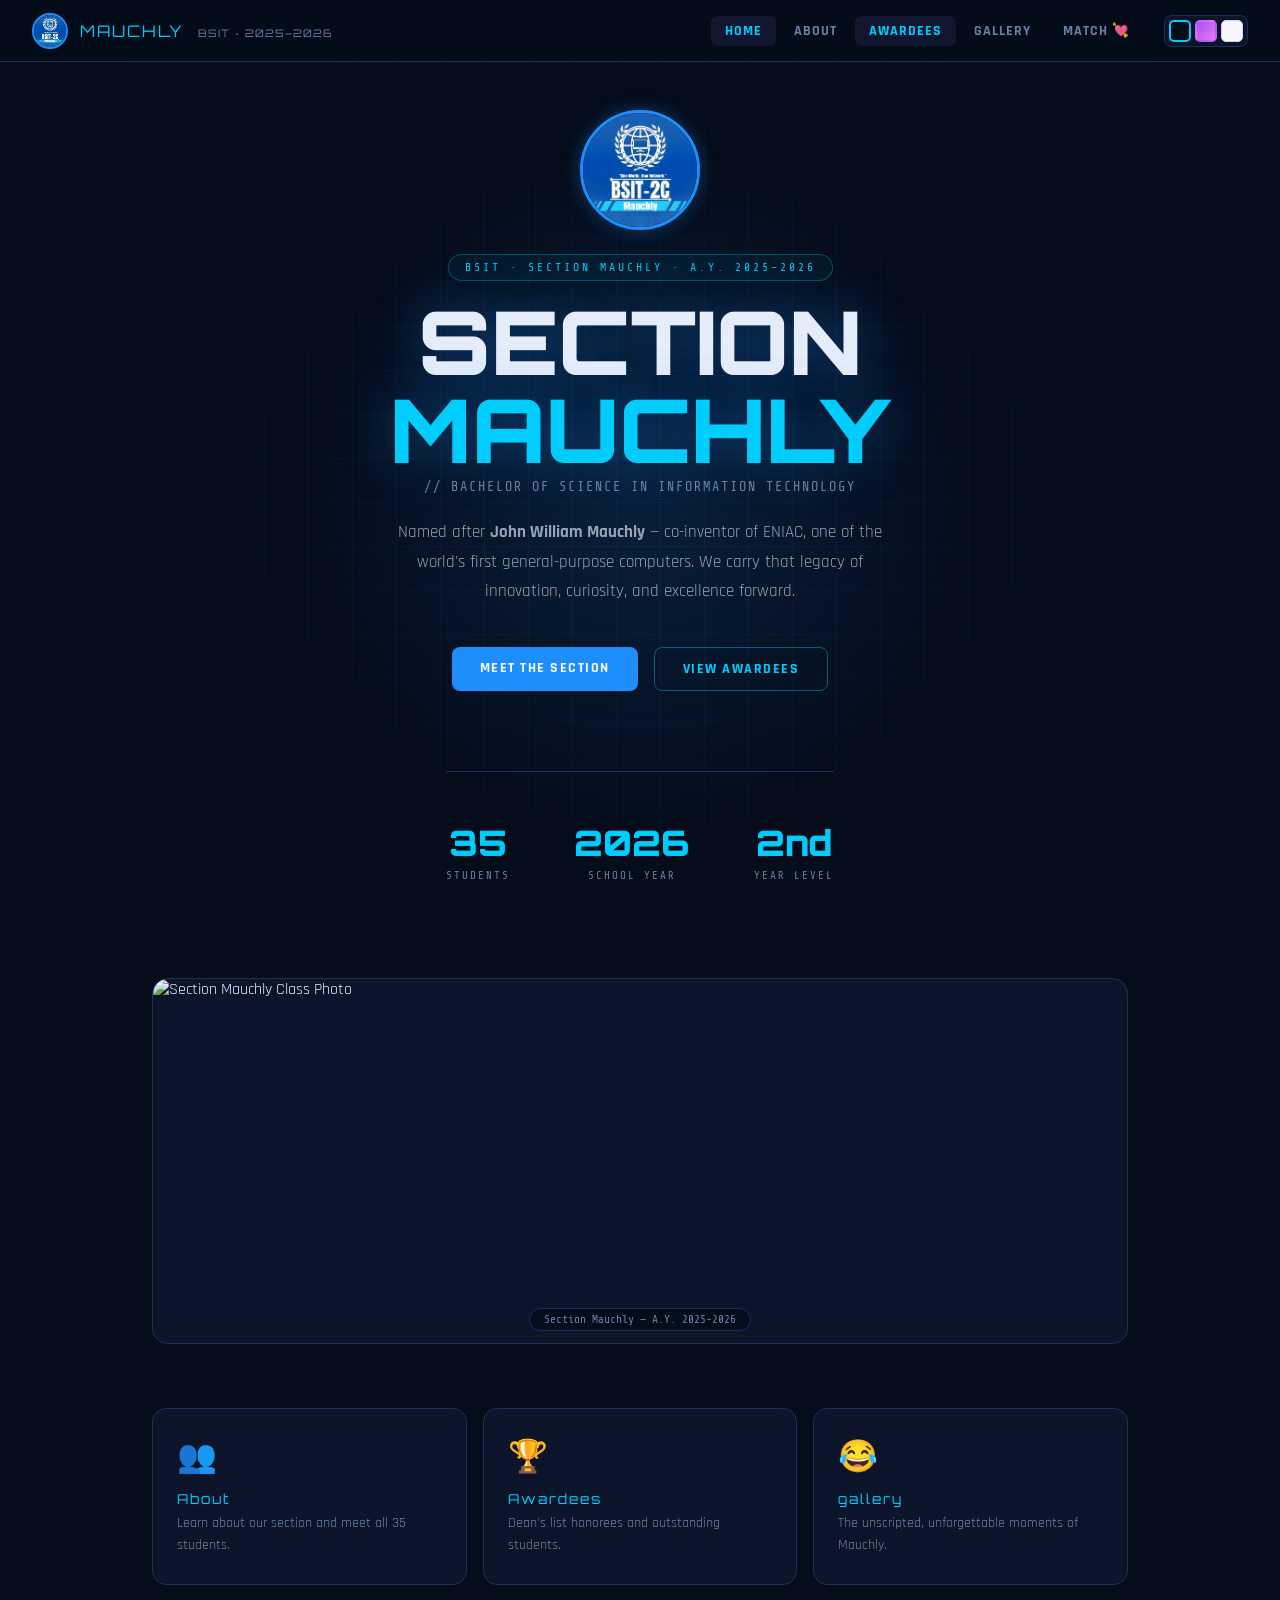
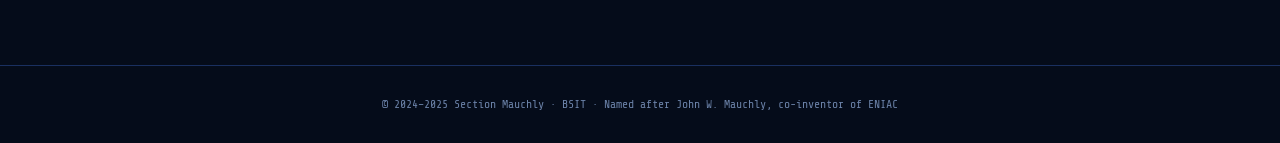
==== commit d5a4e802: "Update index.html" ====
--- a/index.html
+++ b/index.html
@@ -195,6 +195,7 @@
     <div class="nav-links">
       <a href="index.html" class="active">Home</a>
       <a href="about.html">About</a>
+       <a href="awardees.html" class="active">Awardees</a>
       <a href="bloopers.html">Gallery</a>
       <a href="match.html">Match 💘</a>
     </div>
@@ -249,7 +250,7 @@
 <!-- SECTION CLASS PHOTO -->
 <div class="section-photo">
   <div class="section-photo-frame">
-    <img src="1.jpg" alt="Section Mauchly Class Photo"/>
+    <img src="g.jpg" alt="Section Mauchly Class Photo"/>
     <div class="photo-label">Section Mauchly — A.Y. 2025-2026</div>
   </div>
 </div>
@@ -257,7 +258,7 @@
 
 <!-- QUICK NAV CARDS -->
 <div class="quick-nav">
-  <a href="bout.html" class="qcard">
+  <a href="about.html" class="qcard">
     <div class="qcard-icon">👥</div>
     <div class="qcard-title">About </div>
     <div class="qcard-desc">Learn about our section and meet all 35 students.</div>
@@ -267,7 +268,7 @@
     <div class="qcard-title">Awardees</div>
     <div class="qcard-desc">Dean's list honorees and outstanding students.</div>
   </a>
-  <a href="loopers.html" class="qcard">
+  <a href="bloopers.html" class="qcard">
     <div class="qcard-icon">😂</div>
     <div class="qcard-title">gallery</div>
     <div class="qcard-desc">The unscripted, unforgettable moments of Mauchly.</div>
